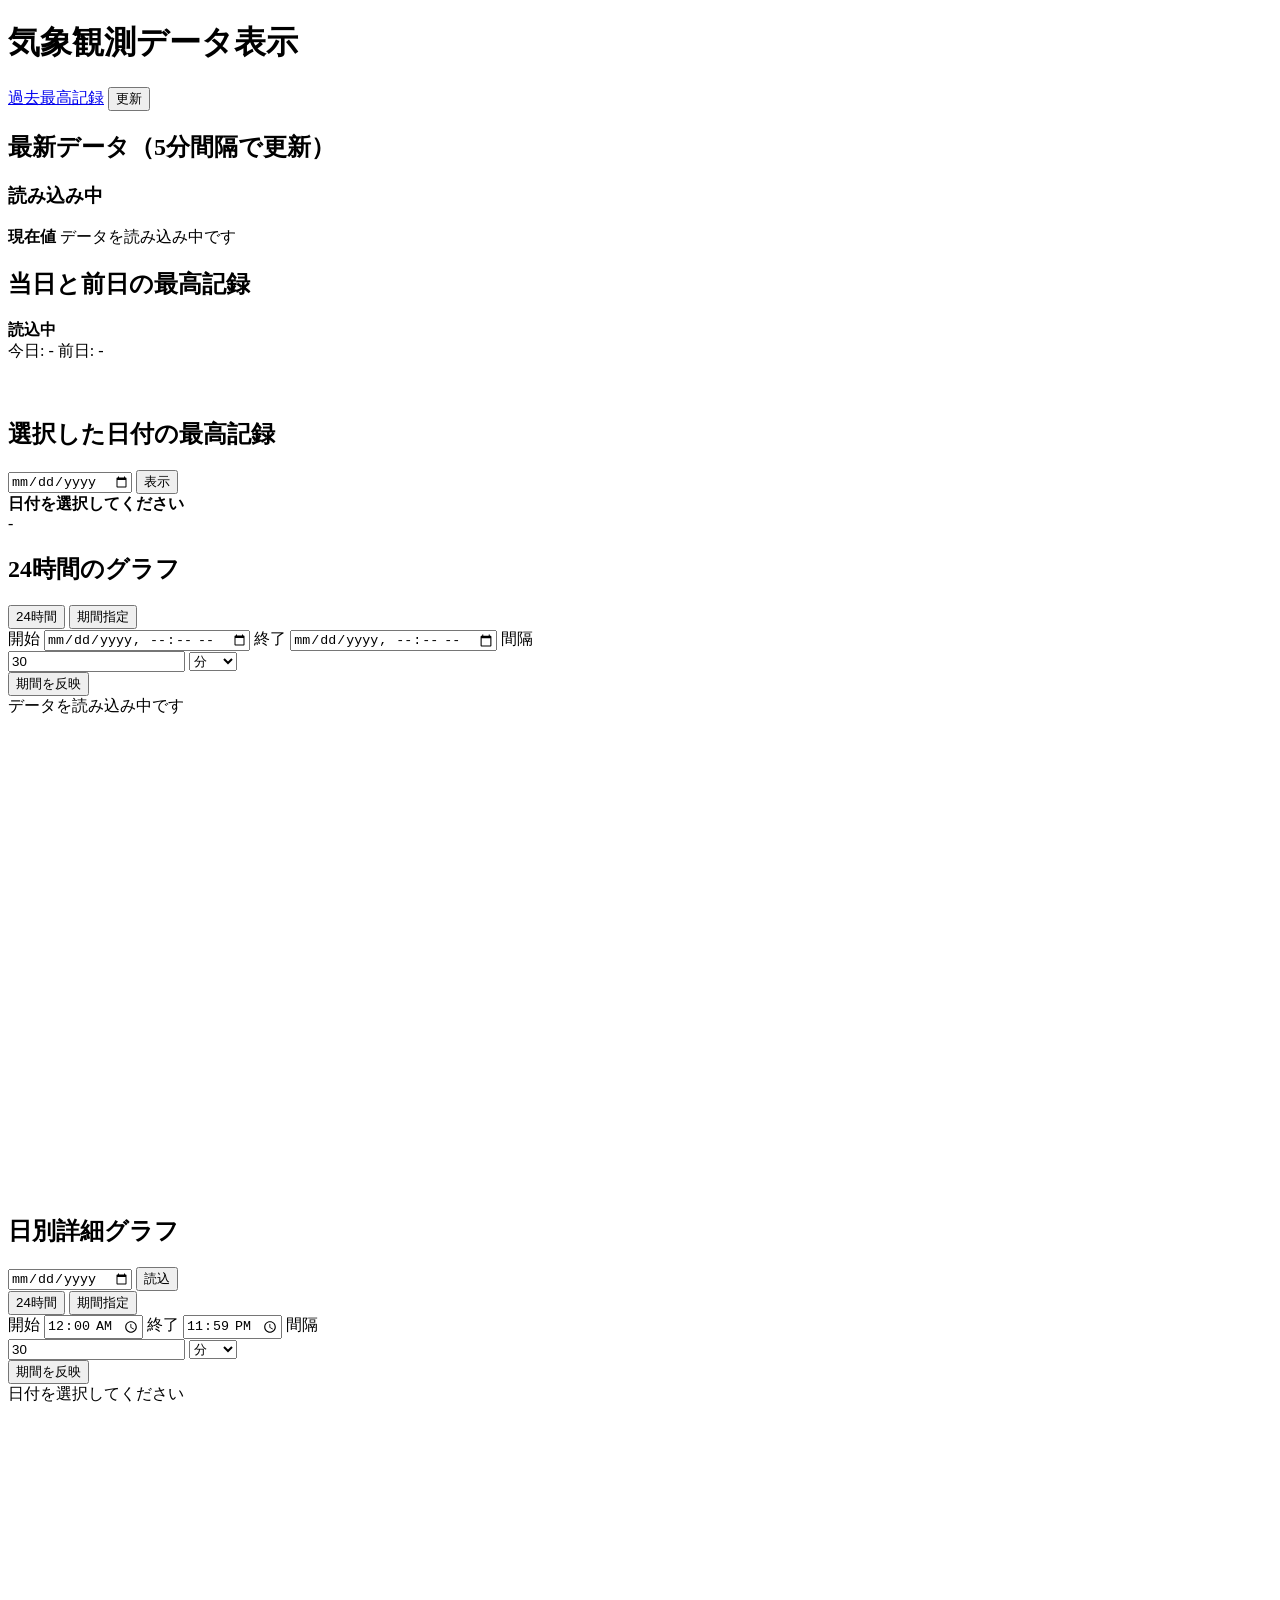
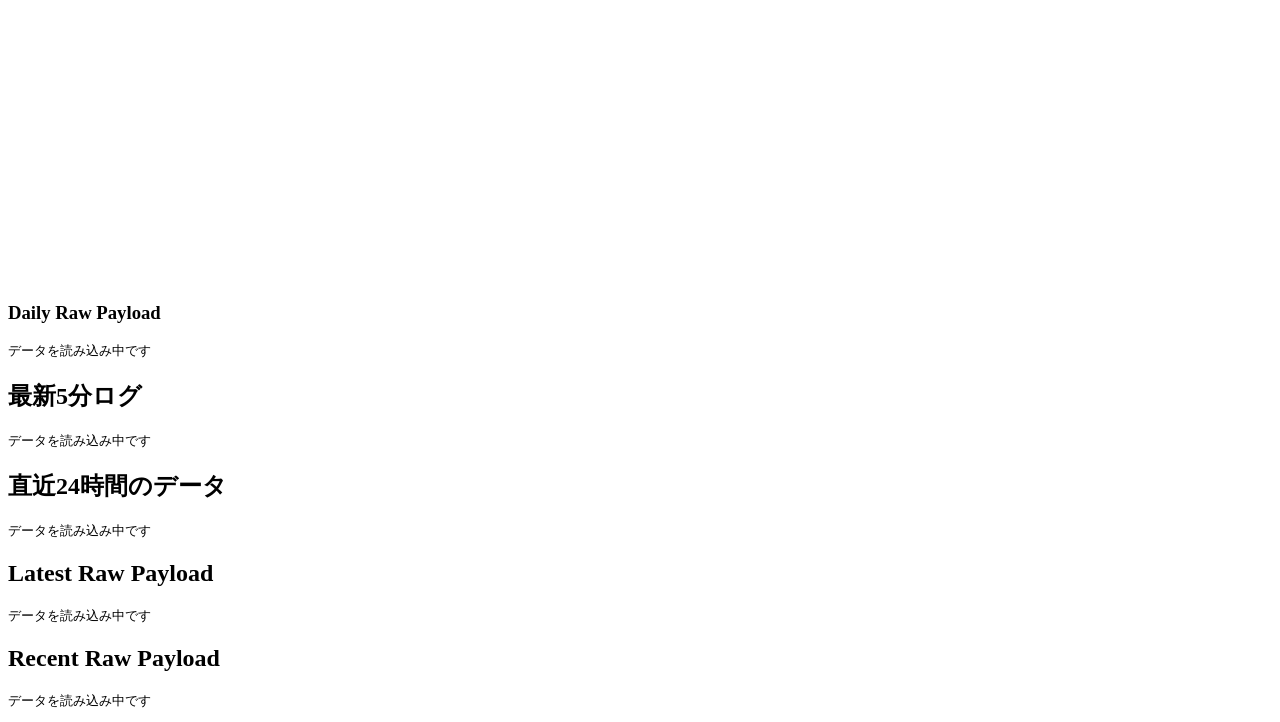
==== weather.html @ 4ae0b909 "Add files via upload" ====
<!DOCTYPE html>
<html lang="ja">
<head>
  <meta charset="UTF-8">
  <meta name="viewport" content="width=device-width, initial-scale=1.0">
  <title>Weather Viewer</title>
  <meta name="weather-latest-api-url" content="https://weather-observation.kou-syokora-00.workers.dev/latest">
  <meta name="weather-all-api-url" content="https://weather-observation.kou-syokora-00.workers.dev/recent">
  <link rel="stylesheet" href="css/styles.css">
</head>
<body>
  <main>
    <div class="page-header">
      <h1>気象観測データ表示</h1>
      <div class="actions">
        <a class="button-link secondary" href="all-time-records.html">過去最高記録</a>
        <button id="loadButton" type="button">更新</button>
      </div>
    </div>

    <section class="results">
      <div class="panel">
        <h2>最新データ（5分間隔で更新）</h2>
        <div id="summaryOutput" class="summary-groups">
          <section class="summary-group">
            <h3>読み込み中</h3>
            <div class="summary-grid">
              <div class="summary-card">
                <strong>現在値</strong>
                <span>データを読み込み中です</span>
              </div>
            </div>
          </section>
        </div>
      </div>

      <div class="panel">
        <h2>当日と前日の最高記録</h2>
        <div id="recordSummaryOutput" class="record-summary-grid">
          <div class="record-summary-card">
            <strong>読込中</strong>
            <div class="record-summary-values">
              <span>今日: -</span>
              <span>前日: -</span>
            </div>
          </div>
        </div>
        <br><br>
        <h2>選択した日付の最高記録</h2>
        <div class="record-date-controls">
          <input id="recordDateInput" class="date-input" type="date">
          <button id="recordDateLoadButton" type="button">表示</button>
        </div>
        <div id="selectedRecordSummaryOutput" class="record-summary-grid">
          <div class="record-summary-card">
            <strong>日付を選択してください</strong>
            <div class="record-summary-values">
              <span>-</span>
            </div>
          </div>
        </div>
      </div>

      <div class="panel">
        <div class="chart-header">
          <h2>24時間のグラフ</h2>
          <div class="range-buttons" id="rangeButtons">
            <button class="range-button active" data-range-key="24h" type="button">24時間</button>
            <button class="range-button" data-range-key="custom" type="button">期間指定</button>
          </div>
        </div>
        <div class="daily-custom-controls" id="customControls">
          <label class="control-group">
            <span>開始</span>
            <input id="startDateTimeInput" class="datetime-input" type="datetime-local" step="60">
          </label>
          <label class="control-group">
            <span>終了</span>
            <input id="endDateTimeInput" class="datetime-input" type="datetime-local" step="60">
          </label>
          <label class="control-group control-group-interval">
            <span>間隔</span>
            <div class="interval-inputs">
              <input id="intervalValueInput" class="interval-input" type="number" min="1" value="30">
              <select id="intervalUnitSelect" class="interval-unit-select">
                <option value="minutes">分</option>
                <option value="hours">時間</option>
              </select>
            </div>
          </label>
          <button id="applyRangeButton" type="button">期間を反映</button>
        </div>
        <div class="metric-buttons" id="metricButtons"></div>
        <div class="chart-card">
          <div class="chart-meta" id="chartMetaText">データを読み込み中です</div>
          <svg id="trendChart" class="trend-chart" viewBox="0 0 960 360" role="img" aria-label="最新データの推移グラフ"></svg>
        </div>
      </div>

      <div class="panel">
        <div class="chart-header">
          <h2>日別詳細グラフ</h2>
          <div class="date-actions">
            <input id="dailyDateInput" class="date-input" type="date">
            <button id="dailyLoadButton" type="button">読込</button>
          </div>
        </div>
        <div class="range-buttons" id="dailyRangeButtons">
          <button class="range-button active" data-range-key="24h" type="button">24時間</button>
          <button class="range-button" data-range-key="custom" type="button">期間指定</button>
        </div>
        <div class="daily-custom-controls" id="dailyCustomControls">
          <label class="control-group">
            <span>開始</span>
            <input id="dailyStartTimeInput" class="time-input" type="time" value="00:00" step="60">
          </label>
          <label class="control-group">
            <span>終了</span>
            <input id="dailyEndTimeInput" class="time-input" type="time" value="23:59" step="60">
          </label>
          <label class="control-group control-group-interval">
            <span>間隔</span>
            <div class="interval-inputs">
              <input id="dailyIntervalValueInput" class="interval-input" type="number" min="1" value="30">
              <select id="dailyIntervalUnitSelect" class="interval-unit-select">
                <option value="minutes">分</option>
                <option value="hours">時間</option>
              </select>
            </div>
          </label>
          <button id="dailyApplyRangeButton" type="button">期間を反映</button>
        </div>
        <div class="metric-buttons" id="dailyMetricButtons"></div>
        <div class="chart-card">
          <div class="chart-meta" id="dailyChartMetaText">日付を選択してください</div>
          <svg id="dailyTrendChart" class="trend-chart" viewBox="0 0 960 360" role="img" aria-label="日別データの推移グラフ"></svg>
        </div>
        <div class="panel-subsection">
          <h3>Daily Raw Payload</h3>
          <pre id="dailyPayloadOutput">データを読み込み中です</pre>
        </div>
      </div>

      <div class="panel">
        <h2>最新5分ログ</h2>
        <pre id="latestLogsOutput">データを読み込み中です</pre>
      </div>

      <div class="panel">
        <h2>直近24時間のデータ</h2>
        <pre id="historyOutput">データを読み込み中です</pre>
      </div>

      <div class="panel">
        <h2>Latest Raw Payload</h2>
        <pre id="payloadOutput">データを読み込み中です</pre>
      </div>

      <div class="panel">
        <h2>Recent Raw Payload</h2>
        <pre id="allPayloadOutput">データを読み込み中です</pre>
      </div>
    </section>
  </main>

  <div id="chartTooltip" class="chart-tooltip" hidden></div>
  <script src="js/app.js"></script>
</body>
</html>
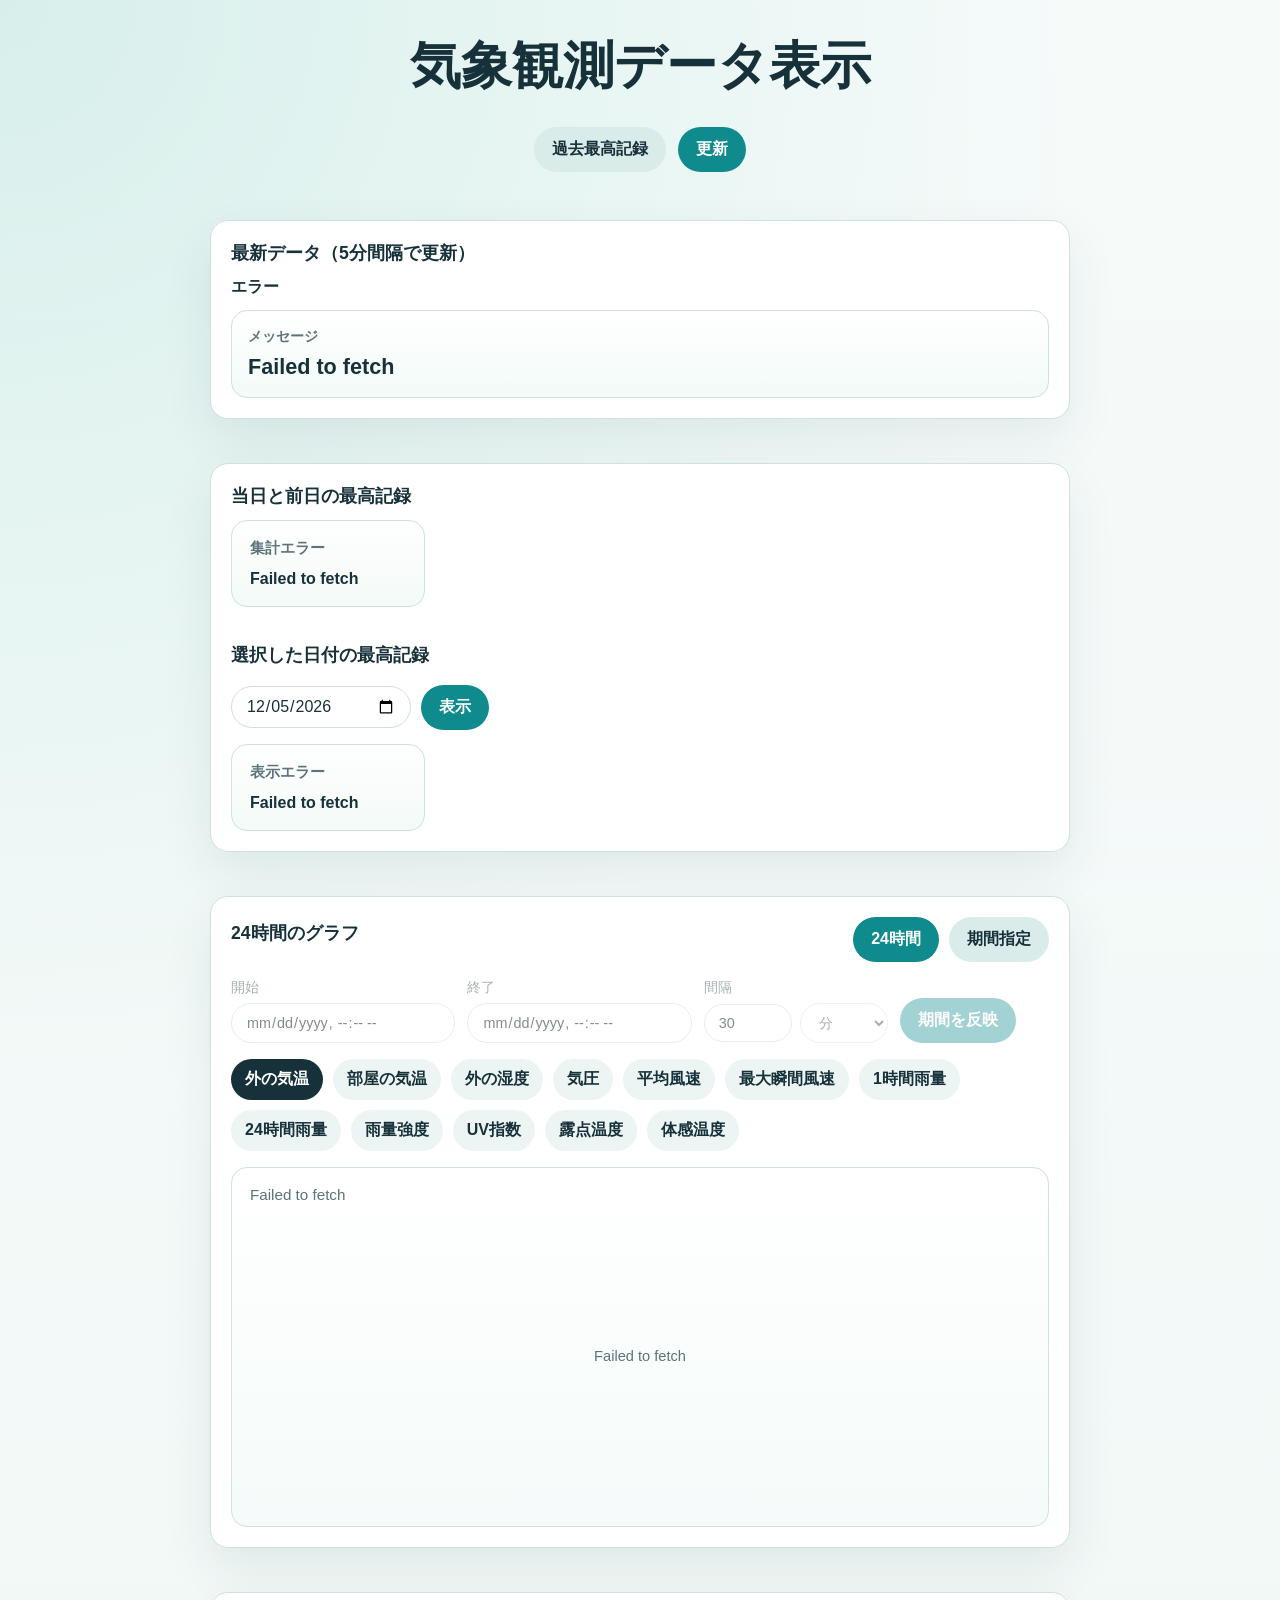
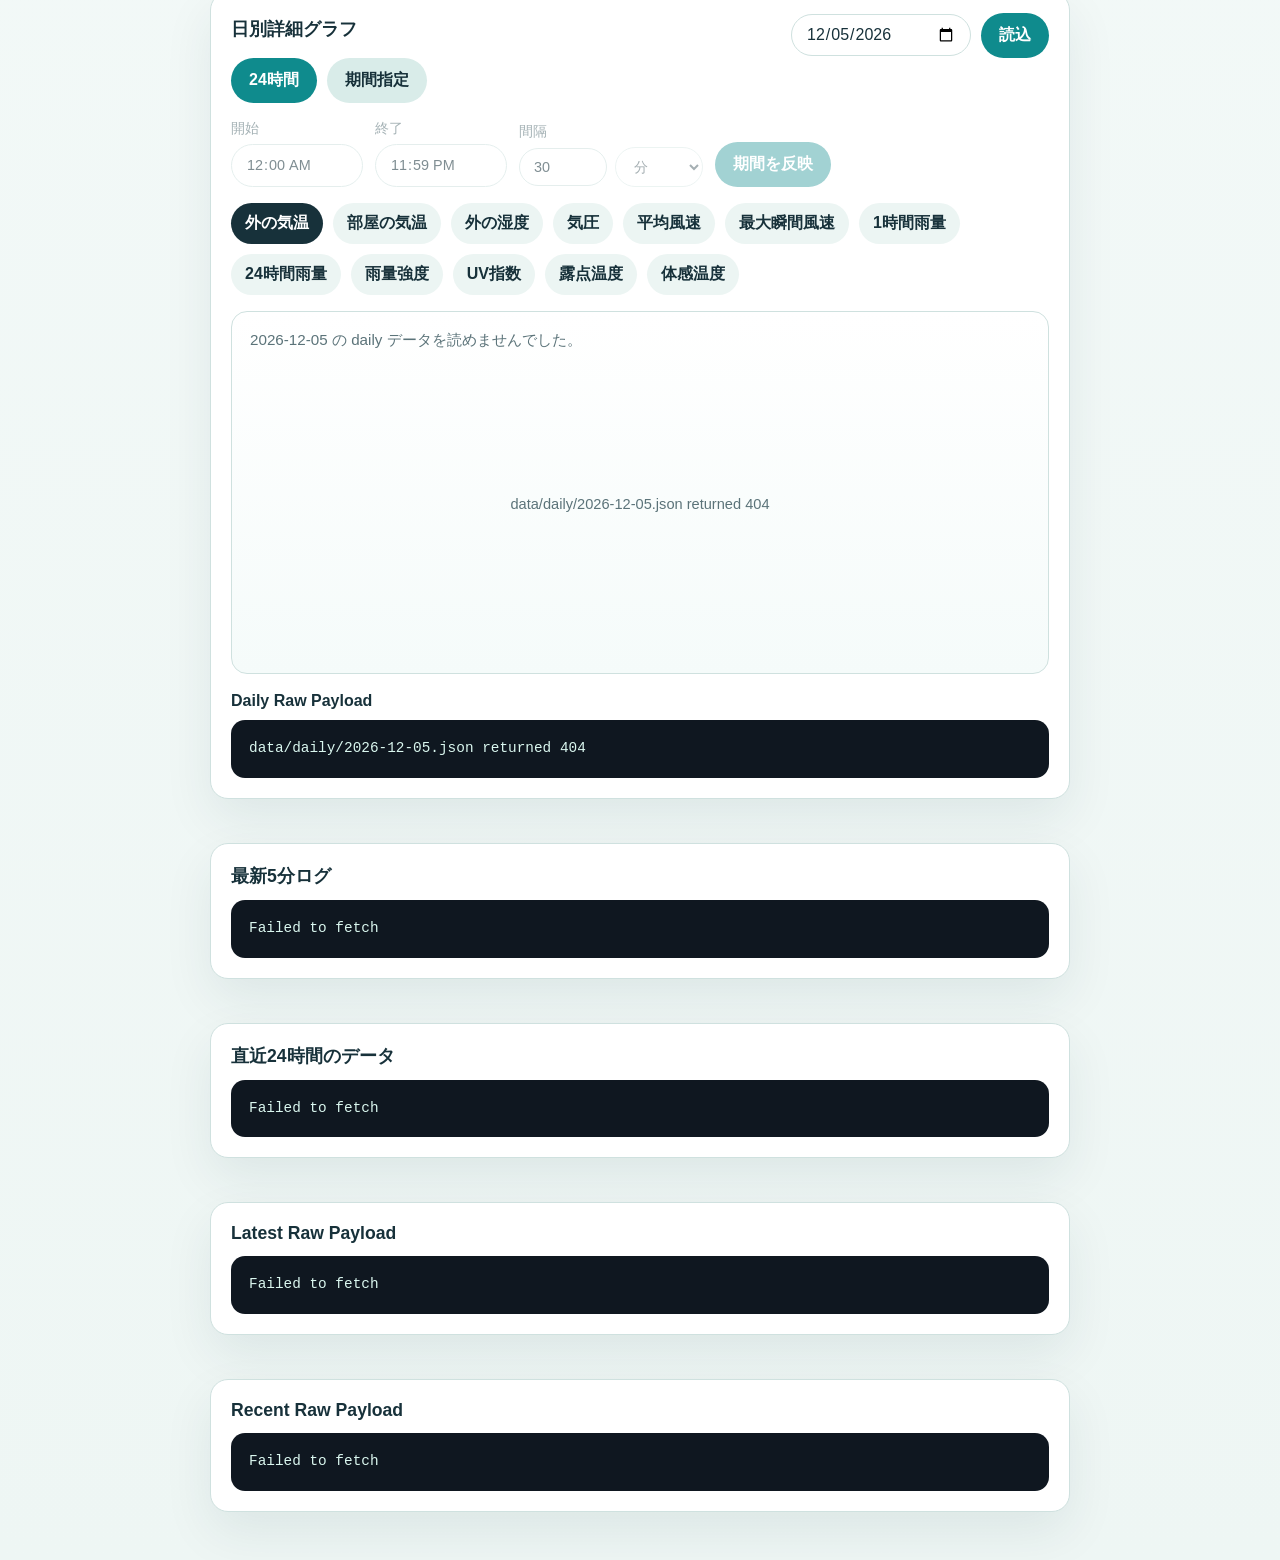
==== commit afde0466: "chore: sync public site" ====
--- a/weather.html
+++ b/weather.html
@@ -2,7 +2,7 @@
 <html lang="ja">
 <head>
   <meta charset="UTF-8">
-  <meta name="viewport" content="width=device-width, initial-scale=1.0">
+  <meta name="viewport" content="width=device-width, initial-scale=1, shrink-to-fit=no, viewport-fit=cover">
   <title>Weather Viewer</title>
   <meta name="weather-latest-api-url" content="https://weather-observation.kou-syokora-00.workers.dev/latest">
   <meta name="weather-all-api-url" content="https://weather-observation.kou-syokora-00.workers.dev/recent">
--- a/css/styles.css
+++ b/css/styles.css
@@ -0,0 +1,717 @@
+/* 繝壹・繧ｸ蜈ｨ菴薙〒菴ｿ縺・・濶ｲ繧・・騾壼､縺ｧ縺吶・*/
+:root {
+  --bg: #eef6f4;
+  --panel: #ffffff;
+  --text: #17313a;
+  --muted: #5b7379;
+  --accent: #0f8b8d;
+  --accent-dark: #0a6263;
+  --border: #cfe1df;
+  --code: #0f1720;
+  --warn: #9a3d12;
+}
+
+/* 蝓ｺ譛ｬ逧・↑繝ｪ繧ｻ繝・ヨ縺ｧ縺吶・*/
+* {
+  box-sizing: border-box;
+}
+
+html {
+  min-height: 100%;
+  background-color: var(--bg);
+  background:
+    radial-gradient(circle at top left, #d7efeb 0, transparent 32%),
+    linear-gradient(180deg, #f6fbfa 0%, var(--bg) 100%);
+  -webkit-text-size-adjust: 100%;
+}
+
+/* 逕ｻ髱｢蜈ｨ菴薙・閭梧勹縺ｨ蝓ｺ譛ｬ譁・ｭ励せ繧ｿ繧､繝ｫ縺ｧ縺吶・*/
+body {
+  margin: 0;
+  min-height: 100vh;
+  width: 100%;
+  font-family: "Segoe UI", sans-serif;
+  color: var(--text);
+  overflow-x: hidden;
+  background: transparent;
+}
+
+/* 繝｡繧､繝ｳ鬆伜沺縺ｮ蟷・→菴咏區縺ｧ縺吶・*/
+main {
+  width: min(100%, 900px);
+  max-width: 900px;
+  margin: 0 auto;
+  padding: 32px 20px 48px;
+}
+
+/* 繧ｿ繧､繝医Ν縺ｮ隕九◆逶ｮ縺ｧ縺吶・*/
+h1 {
+  margin: 0 0 10px;
+  font-size: clamp(2rem, 4vw, 3.2rem);
+}
+
+/* 谿ｵ關ｽ縺ｮ蝓ｺ譛ｬ繧ｹ繧ｿ繧､繝ｫ縺ｧ縺吶・*/
+p {
+  line-height: 1.6;
+  color: var(--muted);
+}
+
+/* 蜷・そ繧ｯ繧ｷ繝ｧ繝ｳ縺ｧ菴ｿ縺・・騾壹ヱ繝阪Ν縺ｧ縺吶・*/
+.panel {
+  margin-top: 24px;
+  padding: 20px;
+  width: 100%;
+  margin-left: auto;
+  margin-right: auto;
+  border: 1px solid var(--border);
+  border-radius: 18px;
+  background: var(--panel);
+  box-shadow: 0 20px 50px rgba(15, 49, 58, 0.08);
+}
+
+/* 蝓ｺ譛ｬ諠・ｱ繧ｫ繝ｼ繝峨ｒ荳ｦ縺ｹ繧九Ξ繧ｹ繝昴Φ繧ｷ繝悶げ繝ｪ繝・ラ縺ｧ縺吶・*/
+.meta {
+  display: grid;
+  grid-template-columns: repeat(auto-fit, minmax(220px, 1fr));
+  gap: 14px;
+  margin-top: 18px;
+}
+
+/* 蛟句挨縺ｮ諠・ｱ繧ｫ繝ｼ繝峨〒縺吶・*/
+.meta-card {
+  padding: 16px;
+  border-radius: 14px;
+  background: #f7fbfb;
+  border: 1px solid var(--border);
+}
+
+.meta-card strong {
+  display: block;
+  margin-bottom: 6px;
+  font-size: 0.9rem;
+}
+
+/* 繝懊ち繝ｳ繧剃ｸｦ縺ｹ繧区桃菴懆｡後〒縺吶・*/
+.actions {
+  display: flex;
+  flex-wrap: wrap;
+  gap: 12px;
+  justify-content: center;
+}
+
+/* 荳ｻ繝懊ち繝ｳ縺ｮ繧ｹ繧ｿ繧､繝ｫ縺ｧ縺吶・*/
+button {
+  border: 0;
+  border-radius: 999px;
+  padding: 12px 18px;
+  font: inherit;
+  font-weight: 700;
+  cursor: pointer;
+  background: var(--accent);
+  color: #fff;
+  transition: background 0.2s ease, transform 0.2s ease;
+}
+
+button:hover {
+  background: var(--accent-dark);
+  transform: translateY(-1px);
+}
+
+button:disabled {
+  cursor: wait;
+  opacity: 0.7;
+  transform: none;
+}
+
+/* 陬懷勧繝懊ち繝ｳ縺ｮ繧ｹ繧ｿ繧､繝ｫ縺ｧ縺吶・*/
+.secondary {
+  background: #d9ece9;
+  color: var(--text);
+}
+
+.secondary:hover {
+  background: #c7e3df;
+}
+
+/* 謫堺ｽ懆｡後・荳九↓蜃ｺ縺吶せ繝・・繧ｿ繧ｹ陦ｨ遉ｺ縺ｧ縺吶・*/
+.status {
+  min-height: 24px;
+  margin-top: 14px;
+  font-weight: 600;
+  color: var(--accent-dark);
+}
+
+/* 隱ｭ縺ｿ霎ｼ縺ｿ螟ｱ謨玲凾縺ｮ隴ｦ蜻願牡縺ｧ縺吶・*/
+.warning {
+  color: var(--warn);
+}
+
+/* 邨先棡繝代ロ繝ｫ繧堤ｸｦ縺ｫ荳ｦ縺ｹ繧九Ξ繧､繧｢繧ｦ繝医〒縺吶・*/
+.results {
+  display: grid;
+  gap: 20px;
+  margin-top: 24px;
+  width: 100%;
+}
+
+.page-header {
+  display: flex;
+  align-items: center;
+  justify-content: center;
+  flex-direction: column;
+  gap: 16px;
+  text-align: center;
+  width: 100%;
+}
+
+.summary-groups {
+  display: grid;
+  gap: 20px;
+}
+
+.summary-group {
+  display: grid;
+  gap: 12px;
+}
+
+.summary-group h3 {
+  margin: 0;
+  font-size: 1rem;
+}
+
+.summary-grid {
+  display: grid;
+  grid-template-columns: repeat(auto-fit, minmax(180px, 1fr));
+  gap: 14px;
+}
+
+.summary-card {
+  padding: 16px;
+  border-radius: 16px;
+  border: 1px solid var(--border);
+  background: linear-gradient(180deg, #ffffff 0%, #f2fbf9 100%);
+  box-shadow: inset 0 1px 0 rgba(255, 255, 255, 0.7);
+}
+
+.summary-card strong {
+  display: block;
+  margin-bottom: 8px;
+  color: var(--muted);
+  font-size: 0.88rem;
+  font-weight: 700;
+}
+
+.summary-card span {
+  display: block;
+  font-size: 1.35rem;
+  font-weight: 700;
+  line-height: 1.25;
+  color: var(--text);
+  word-break: break-word;
+}
+
+.record-summary-grid {
+  display: grid;
+  grid-template-columns: repeat(auto-fit, minmax(220px, 1fr));
+  gap: 14px;
+}
+
+.record-date-controls {
+  display: flex;
+  align-items: center;
+  gap: 10px;
+  flex-wrap: wrap;
+  margin-top: 18px;
+  margin-bottom: 14px;
+}
+
+.record-summary-card {
+  padding: 18px;
+  border-radius: 16px;
+  border: 1px solid var(--border);
+  background: linear-gradient(180deg, #ffffff 0%, #f3faf8 100%);
+}
+
+.record-summary-card strong {
+  display: block;
+  margin-bottom: 12px;
+  color: var(--muted);
+  font-size: 0.92rem;
+}
+
+.record-summary-values {
+  display: grid;
+  gap: 8px;
+}
+
+.record-summary-values span {
+  display: block;
+  font-size: 1rem;
+  font-weight: 700;
+  color: var(--text);
+}
+
+.chart-header {
+  display: flex;
+  align-items: center;
+  justify-content: space-between;
+  gap: 16px;
+  flex-wrap: wrap;
+}
+
+.range-buttons {
+  display: flex;
+  flex-wrap: wrap;
+  gap: 10px;
+}
+
+.metric-buttons {
+  display: flex;
+  flex-wrap: wrap;
+  gap: 10px;
+  margin-top: 16px;
+}
+
+.date-actions {
+  display: flex;
+  align-items: center;
+  gap: 10px;
+  flex-wrap: wrap;
+}
+
+.daily-custom-controls {
+  display: flex;
+  align-items: end;
+  gap: 12px;
+  flex-wrap: wrap;
+  margin-top: 16px;
+}
+
+.control-group {
+  display: grid;
+  gap: 6px;
+  color: var(--muted);
+  font-size: 0.9rem;
+}
+
+.control-group-interval {
+  min-width: 180px;
+}
+
+.date-input {
+  min-width: 180px;
+  padding: 10px 14px;
+  border: 1px solid var(--border);
+  border-radius: 999px;
+  font: inherit;
+  color: var(--text);
+  background: #fff;
+}
+
+.datetime-input,
+.time-input,
+.interval-input,
+.interval-unit-select {
+  padding: 10px 14px;
+  border: 1px solid var(--border);
+  border-radius: 999px;
+  font: inherit;
+  color: var(--text);
+  background: #fff;
+}
+
+.datetime-input {
+  min-width: 220px;
+}
+
+.time-input {
+  min-width: 132px;
+}
+
+.interval-inputs {
+  display: flex;
+  gap: 8px;
+  align-items: center;
+}
+
+.interval-input {
+  width: 88px;
+}
+
+.interval-unit-select {
+  min-width: 88px;
+}
+
+.range-button {
+  background: #d9ece9;
+  color: var(--text);
+}
+
+.metric-button {
+  background: #ecf5f3;
+  color: var(--text);
+  padding: 10px 14px;
+}
+
+.range-button.active {
+  background: var(--accent);
+  color: #fff;
+}
+
+.metric-button.active {
+  background: var(--text);
+  color: #fff;
+}
+
+.chart-card {
+  margin-top: 16px;
+  padding: 18px;
+  border-radius: 16px;
+  border: 1px solid var(--border);
+  background: linear-gradient(180deg, #ffffff 0%, #f5fbfa 100%);
+}
+
+.chart-meta {
+  margin-bottom: 12px;
+  color: var(--muted);
+  font-size: 0.95rem;
+}
+
+.trend-chart {
+  width: 100%;
+  height: auto;
+  display: block;
+}
+
+.chart-surface {
+  fill: #fcfffe;
+  stroke: var(--border);
+  stroke-width: 1;
+}
+
+.chart-grid-line {
+  stroke: rgba(23, 49, 58, 0.12);
+  stroke-width: 1;
+}
+
+.chart-grid-line-vertical {
+  stroke-dasharray: 4 6;
+}
+
+.chart-axis-label {
+  fill: var(--muted);
+  font-size: 12px;
+}
+
+.chart-line {
+  fill: none;
+  stroke-width: 3;
+  stroke-linecap: round;
+  stroke-linejoin: round;
+}
+
+.chart-point {
+  stroke: #ffffff;
+  stroke-width: 1.5;
+}
+
+.chart-line-outdoor {
+  stroke: #0f8b8d;
+}
+
+.chart-line-indoor {
+  stroke: #d97706;
+}
+
+.chart-line-humidity {
+  stroke: #2563eb;
+}
+
+.chart-line-pressure {
+  stroke: #7c3aed;
+}
+
+.chart-line-wind {
+  stroke: #0891b2;
+}
+
+.chart-line-gust {
+  stroke: #ef4444;
+}
+
+.chart-line-uv {
+  stroke: #ca8a04;
+}
+
+.chart-line-dew {
+  stroke: #0f766e;
+}
+
+.chart-line-feels {
+  stroke: #db2777;
+}
+
+.chart-bar {
+  opacity: 0.9;
+}
+
+.chart-bar-rain {
+  fill: #2563eb;
+}
+
+.chart-bar-rain24 {
+  fill: #1d4ed8;
+}
+
+.chart-bar-rainrate {
+  fill: #0ea5e9;
+}
+
+.chart-empty {
+  fill: var(--muted);
+  font-size: 18px;
+}
+
+.chart-tooltip {
+  position: fixed;
+  z-index: 1000;
+  max-width: 240px;
+  padding: 8px 10px;
+  border-radius: 10px;
+  background: rgba(15, 23, 32, 0.92);
+  color: #f8fffd;
+  font-size: 0.85rem;
+  line-height: 1.4;
+  pointer-events: none;
+  box-shadow: 0 12px 30px rgba(15, 23, 32, 0.24);
+  white-space: pre-line;
+}
+
+.panel-subsection {
+  margin-top: 18px;
+}
+
+.panel-subsection h3 {
+  margin: 0 0 10px;
+  font-size: 1rem;
+}
+
+/* 蜷・ヱ繝阪Ν蜀・・隕句・縺励〒縺吶・*/
+h2 {
+  margin: 0 0 12px;
+  font-size: 1.1rem;
+}
+
+/* 隕∫ｴ・ｄ JSON 繧定｡ｨ遉ｺ縺吶ｋ遲牙ｹ・ユ繧ｭ繧ｹ繝磯伜沺縺ｧ縺吶・*/
+pre {
+  margin: 0;
+  padding: 18px;
+  overflow: auto;
+  border-radius: 14px;
+  background: var(--code);
+  color: #daf7ef;
+  font-size: 0.9rem;
+  line-height: 1.5;
+  max-width: 100%;
+}
+
+/* 隱ｬ譏取枚蜀・・繧､繝ｳ繝ｩ繧､繝ｳ繧ｳ繝ｼ繝芽｡ｨ遉ｺ縺ｧ縺吶・*/
+code {
+  padding: 0.15em 0.4em;
+  border-radius: 6px;
+  background: rgba(15, 23, 32, 0.08);
+}
+
+.button-link {
+  display: inline-flex;
+  align-items: center;
+  justify-content: center;
+  border-radius: 999px;
+  padding: 12px 18px;
+  font: inherit;
+  font-weight: 700;
+  text-decoration: none;
+}
+
+.page-intro {
+  margin: 0;
+}
+
+.record-ranking-list {
+  list-style: none;
+  margin: 0;
+  padding: 0;
+  display: grid;
+  gap: 12px;
+}
+
+.record-ranking-item {
+  display: grid;
+  grid-template-columns: 64px 1fr;
+  gap: 12px;
+  align-items: start;
+  padding-top: 12px;
+  border-top: 1px solid var(--border);
+}
+
+.record-ranking-item:first-child {
+  padding-top: 0;
+  border-top: 0;
+}
+
+.record-ranking-rank {
+  font-size: 0.95rem;
+  font-weight: 700;
+  color: var(--accent-dark);
+}
+
+.record-ranking-body {
+  display: grid;
+  gap: 4px;
+}
+
+.record-ranking-value {
+  font-size: 1.1rem;
+  font-weight: 700;
+  color: var(--text);
+}
+
+.record-ranking-meta {
+  font-size: 0.9rem;
+  color: var(--muted);
+}
+
+#recordSummaryOutput,
+#selectedRecordSummaryOutput {
+  grid-template-columns: repeat(4, minmax(0, 1fr));
+  justify-content: center;
+}
+
+@media (max-width: 960px) {
+  #recordSummaryOutput,
+  #selectedRecordSummaryOutput {
+    grid-template-columns: repeat(2, minmax(220px, 1fr));
+  }
+}
+
+@media (max-width: 560px) {
+  #recordSummaryOutput,
+  #selectedRecordSummaryOutput {
+    grid-template-columns: repeat(2, minmax(0, 1fr));
+  }
+
+  main {
+    width: 100%;
+    max-width: none;
+    padding: 20px 16px 28px;
+  }
+
+  .panel {
+    margin-top: 16px;
+    padding: 14px;
+    border-radius: 16px;
+    max-width: 100%;
+  }
+
+  h1 {
+    font-size: 1.8rem;
+  }
+
+  .page-header {
+    display: grid;
+    align-items: center;
+    justify-items: center;
+    gap: 14px;
+    text-align: center;
+  }
+
+  .page-header h1 {
+    max-width: 100%;
+    line-height: 1.2;
+    word-break: keep-all;
+    overflow-wrap: anywhere;
+  }
+
+  .actions {
+    width: 100%;
+    justify-content: center;
+  }
+
+  .actions .button-link,
+  .actions button {
+    min-width: 0;
+    max-width: 100%;
+  }
+
+  .control-group-interval,
+  .date-input,
+  .datetime-input,
+  .time-input,
+  .interval-unit-select {
+    min-width: 0;
+    width: 100%;
+  }
+
+  .interval-inputs {
+    width: 100%;
+  }
+
+  .interval-input {
+    width: 100%;
+    min-width: 0;
+  }
+
+  .summary-grid,
+  .record-summary-grid,
+  .meta {
+    grid-template-columns: 1fr;
+  }
+
+  #summaryOutput .summary-group:nth-child(2) .summary-grid {
+    grid-template-columns: repeat(2, minmax(0, 1fr));
+  }
+
+  #summaryOutput .summary-group:nth-child(3) .summary-grid {
+    grid-template-columns: repeat(3, minmax(0, 1fr));
+  }
+
+  .summary-groups,
+  .summary-group,
+  .summary-grid,
+  .record-summary-grid,
+  .meta,
+  .metric-buttons,
+  .range-buttons,
+  .daily-custom-controls,
+  .record-date-controls,
+  .date-actions {
+    gap: 10px;
+  }
+
+  .summary-card,
+  .record-summary-card,
+  .meta-card,
+  .chart-card,
+  pre {
+    padding: 14px;
+    max-width: 100%;
+  }
+
+  pre {
+    white-space: pre-wrap;
+    overflow-wrap: anywhere;
+    word-break: break-word;
+  }
+
+  .summary-card span {
+    font-size: 1.2rem;
+  }
+
+  .panel-subsection {
+    margin-top: 14px;
+  }
+
+  .chart-meta {
+    margin-bottom: 8px;
+  }
+}
